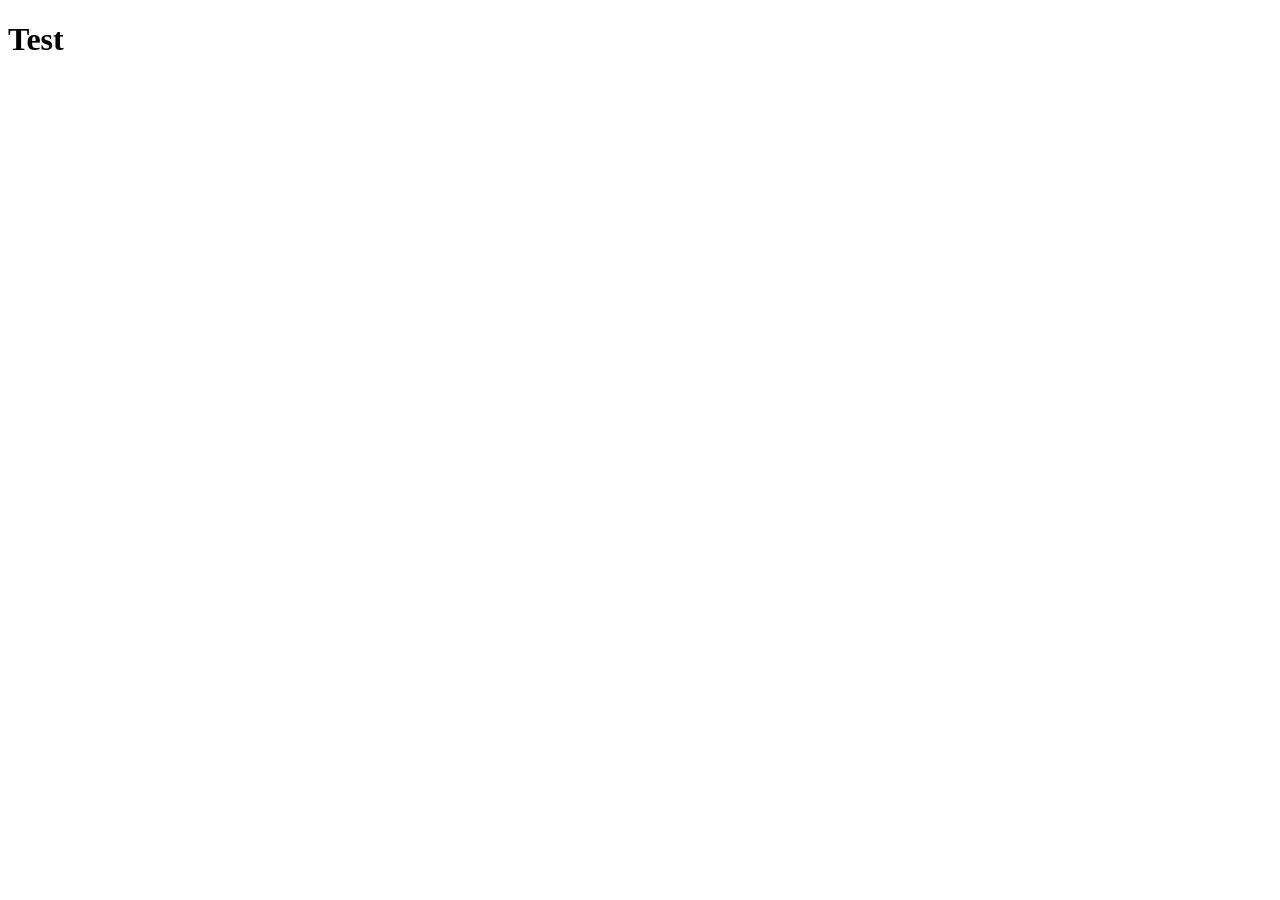
==== html/index.html @ c9c668f2 "first commit" ====
<!DOCTYPE html>
<html lang="fr">
<head>
    <meta charset="UTF-8">
    <meta name="viewport" content="width=device-width, initial-scale=1.0">
    <title>Iris</title>
</head>
<body>
    <h1>Test</h1>
    <script src="script.js"></script>
</body>
</html>
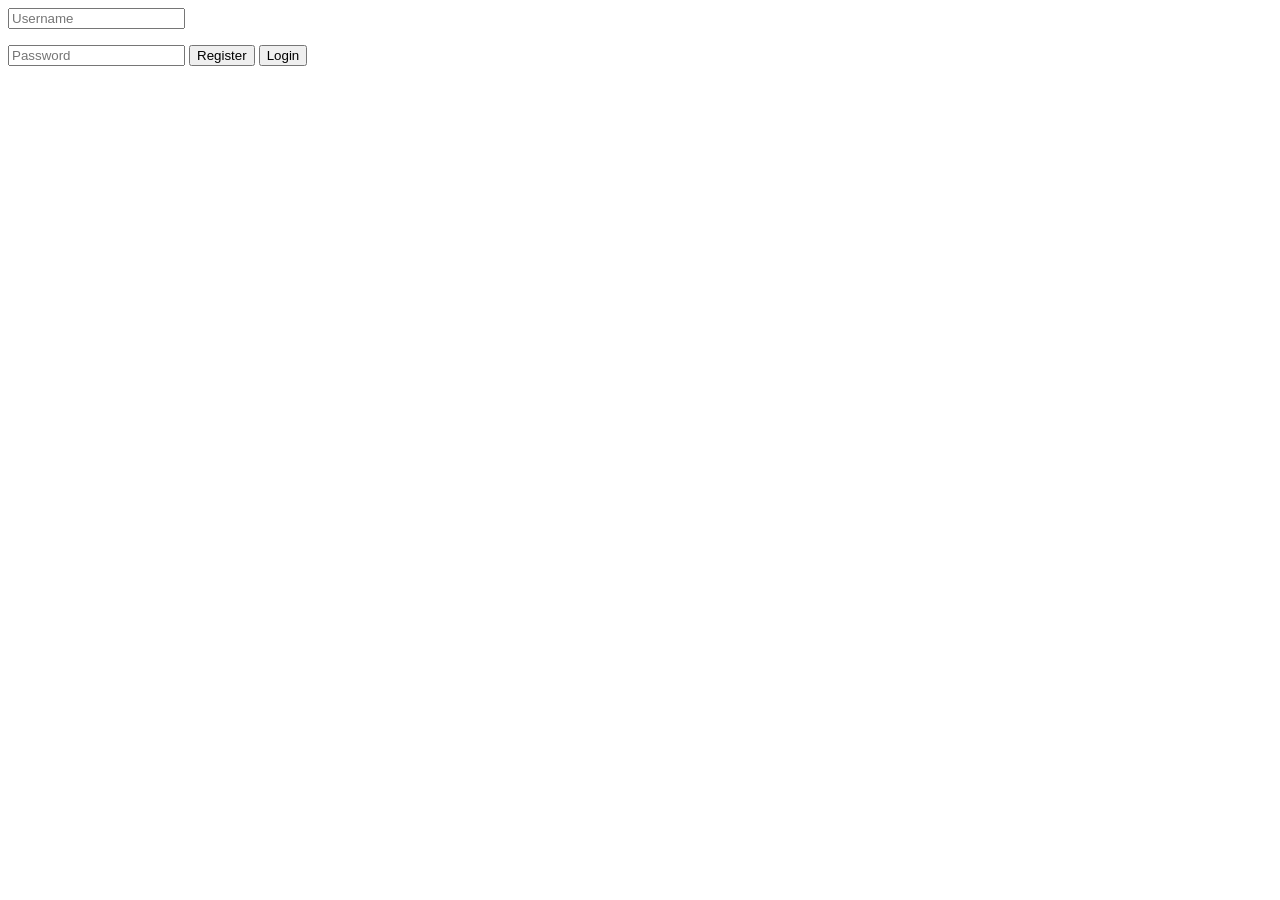
==== commit eef21477: "Connexion/Inscription" ====
--- a/html/index.html
+++ b/html/index.html
@@ -1,12 +1,27 @@
 <!DOCTYPE html>
-<html lang="fr">
+<html lang="en">
 <head>
     <meta charset="UTF-8">
     <meta name="viewport" content="width=device-width, initial-scale=1.0">
-    <title>Iris</title>
+    <title>Login</title>
+    <link rel="stylesheet" href="login.css">
 </head>
 <body>
-    <h1>Test</h1>
+    <div class="login-page">
+        <div class="form">
+            <form class="login-form">
+            <div id="usernameDiv">
+              <input id="usernameInput" type="text" autocomplete="off" placeholder="Username"/>
+              <p></p>
+            </div>
+            
+            <input id="passwordInput" type="password" autocomplete="off" placeholder="Password"/>
+            <!-- <button id="registerButton">Registerr</button> -->
+            <input type="button" value="Register" id="registerButton">
+            <input type="button" value="Login" id="loginButton">
+          </form>
+        </div>
+    </div>
     <script src="script.js"></script>
 </body>
 </html>
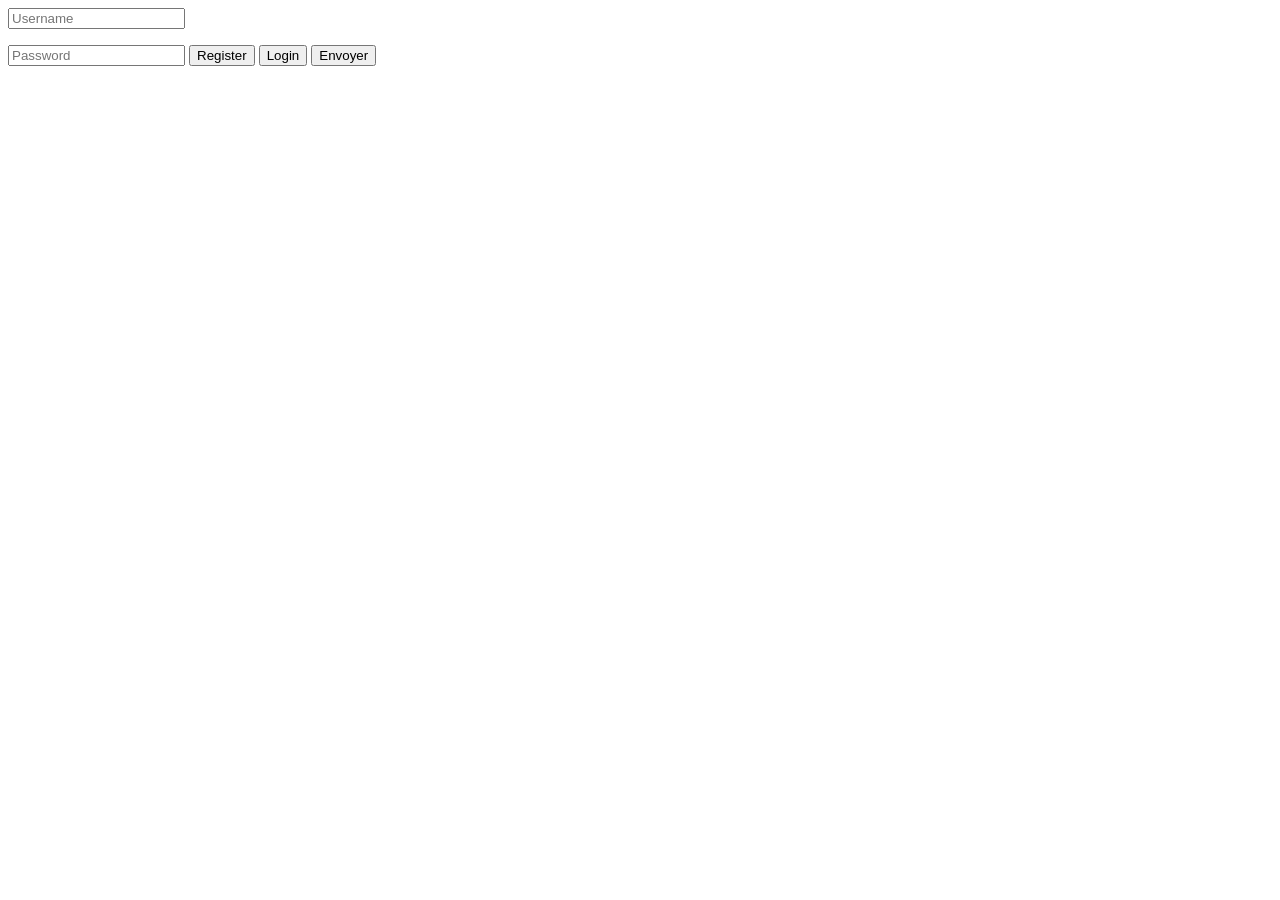
==== commit e8c4c90f: "Basic WebSocket" ====
--- a/html/index.html
+++ b/html/index.html
@@ -19,6 +19,7 @@
             <!-- <button id="registerButton">Registerr</button> -->
             <input type="button" value="Register" id="registerButton">
             <input type="button" value="Login" id="loginButton">
+            <input type="button" value="Envoyer" id="sendButton">
           </form>
         </div>
     </div>
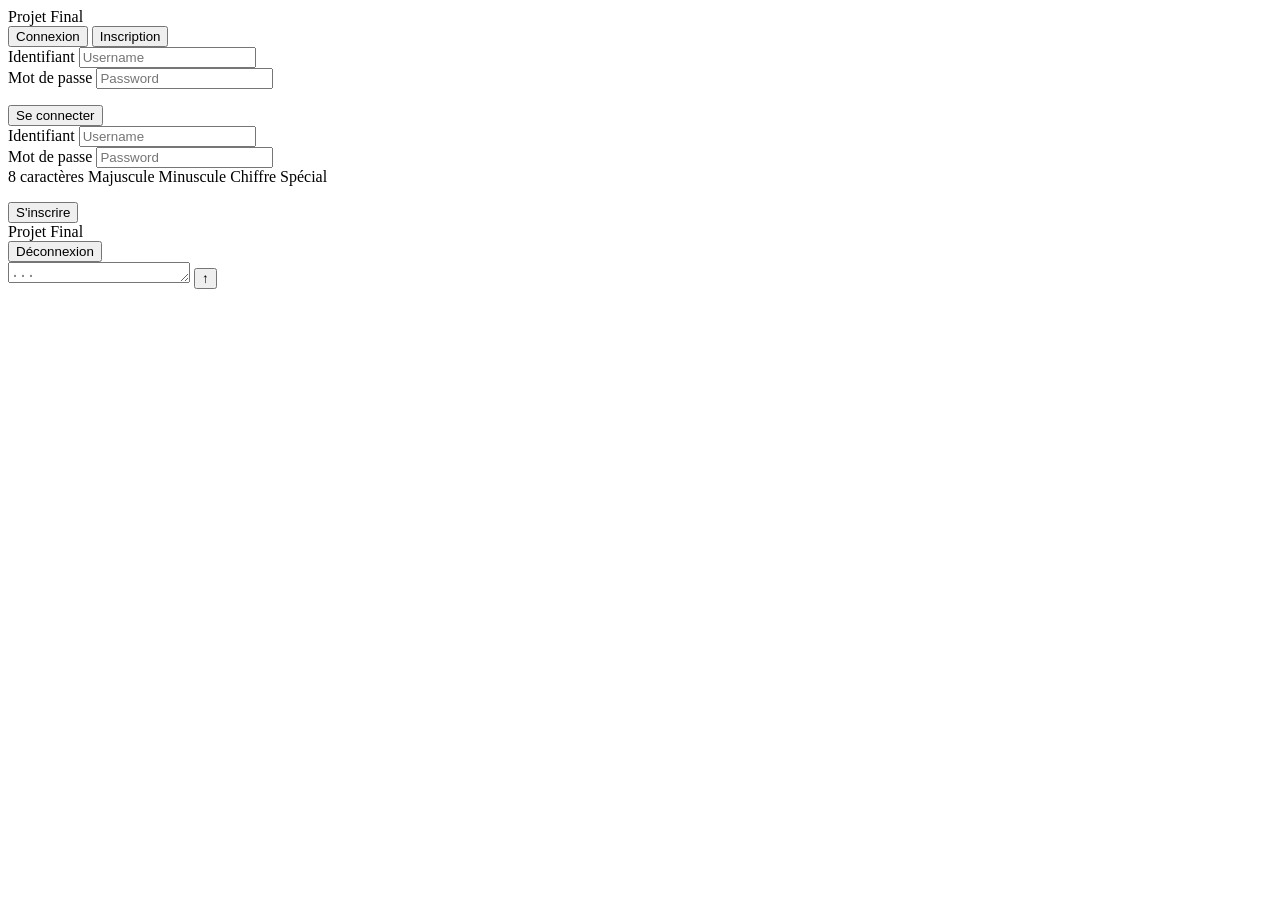
==== commit ed7fab17: "Update index.html" ====
--- a/html/index.html
+++ b/html/index.html
@@ -1,28 +1,87 @@
 <!DOCTYPE html>
-<html lang="en">
+<html lang="fr">
 <head>
-    <meta charset="UTF-8">
-    <meta name="viewport" content="width=device-width, initial-scale=1.0">
-    <title>Login</title>
-    <link rel="stylesheet" href="login.css">
+  <meta charset="UTF-8" />
+  <meta name="viewport" content="width=device-width, initial-scale=1.0"/>
+  <title>Chat</title>
+  <link rel="stylesheet" href="style.css" />
+  <link rel="preconnect" href="https://fonts.googleapis.com">
+  <link href="https://fonts.googleapis.com/css2?family=DM+Mono:wght@400;500&family=Syne:wght@400;600;700&display=swap" rel="stylesheet">
 </head>
 <body>
-    <div class="login-page">
-        <div class="form">
-            <form class="login-form">
-            <div id="usernameDiv">
-              <input id="usernameInput" type="text" autocomplete="off" placeholder="Username"/>
-              <p></p>
-            </div>
-            
-            <input id="passwordInput" type="password" autocomplete="off" placeholder="Password"/>
-            <!-- <button id="registerButton">Registerr</button> -->
-            <input type="button" value="Register" id="registerButton">
-            <input type="button" value="Login" id="loginButton">
-            <input type="button" value="Envoyer" id="sendButton">
-          </form>
+  <div id="auth-screen" class="screen active">
+    <div class="auth-container">
+      <div class="auth-brand">
+        <span class="brand-name">Projet Final</span>
+      </div>
+
+      <div class="auth-tabs">
+        <button class="tab-btn active" data-tab="login">Connexion</button>
+        <button class="tab-btn" data-tab="register">Inscription</button>
+      </div>
+
+      <div id="tab-login" class="tab-content active">
+        <div class="field">
+          <label>Identifiant</label>
+          <input type="text" id="login-username" placeholder="Username" autocomplete="off"/>
         </div>
+        <div class="field">
+          <label>Mot de passe</label>
+          <input type="password" id="login-password" placeholder="Password" autocomplete="off"/>
+        </div>
+        <p id="login-error" class="error-msg"></p>
+        <button id="login-btn" class="btn-primary">Se connecter</button>
+      </div>
+
+      <div id="tab-register" class="tab-content">
+        <div class="field">
+          <label>Identifiant</label>
+          <input type="text" id="reg-username" placeholder="Username" autocomplete="off"/>
+        </div>
+        <div class="field">
+          <label>Mot de passe</label>
+          <input type="password" id="reg-password" placeholder="Password" autocomplete="off"/>
+          <div class="pwd-rules">
+            <span id="r-len">8 caractères</span>
+            <span id="r-maj">Majuscule</span>
+            <span id="r-min">Minuscule</span>
+            <span id="r-num">Chiffre</span>
+            <span id="r-spe">Spécial</span>
+          </div>
+        </div>
+        <p id="reg-error" class="error-msg"></p>
+        <p id="reg-success" class="success-msg"></p>
+        <button id="reg-btn" class="btn-primary">S'inscrire</button>
+      </div>
     </div>
-    <script src="script.js"></script>
+  </div>
+
+  <div id="chat-screen" class="screen">
+    <header class="chat-header">
+      <div class="header-left">
+        <div class="header-brand">Projet Final</div>
+        <div class="header-status">
+          <span class="dot-live"></span>
+        </div>
+      </div>
+      <div class="header-right">
+        <span id="header-user"></span>
+        <button id="logout-btn" title="Déconnexion">Déconnexion</button>
+      </div>
+    </header>
+
+    <div id="messages" class="messages-area">
+      <div class="messages-inner" id="messages-inner"></div>
+    </div>
+
+    <footer class="chat-footer">
+      <div class="input-row">
+        <textarea id="msg-input" placeholder="..." rows="1"></textarea>
+        <button id="send-btn">↑</button>
+      </div>
+    </footer>
+  </div>
+
+  <script src="index.js"></script>
 </body>
-</html>+</html>
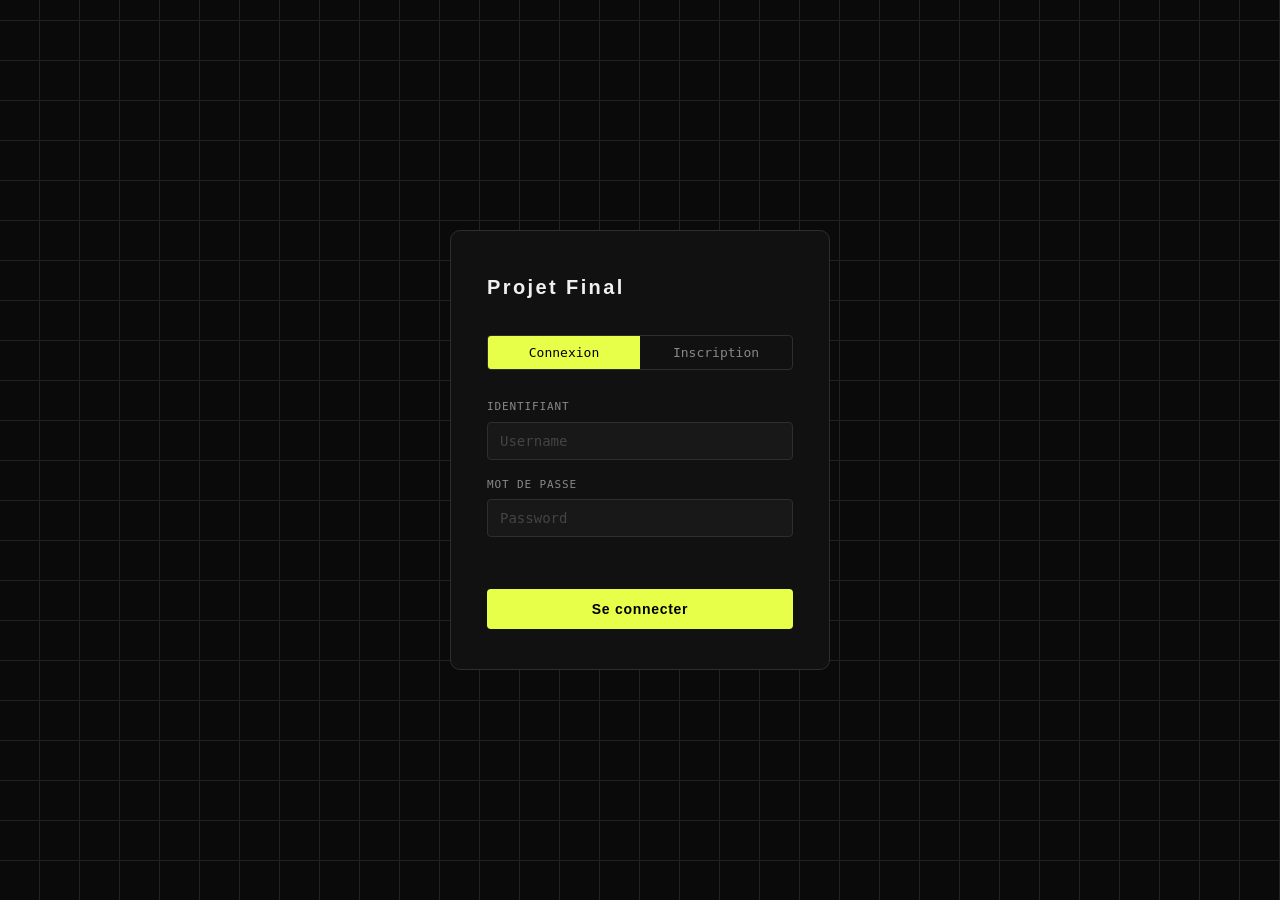
==== commit d79e62ff: "Update index.html" ====
--- a/html/index.html
+++ b/html/index.html
@@ -77,7 +77,7 @@
     <footer class="chat-footer">
       <div class="input-row">
         <textarea id="msg-input" placeholder="..." rows="1"></textarea>
-        <button id="send-btn">↑</button>
+        <button id="send-btn">-></button>
       </div>
     </footer>
   </div>
--- a/html/style.css
+++ b/html/style.css
@@ -0,0 +1,458 @@
+*, *::before, *::after {
+  box-sizing: border-box;
+  margin: 0;
+  padding: 0;
+}
+
+:root {
+  --bg: #0a0a0a;
+  --bg2: #111111;
+  --bg3: #181818;
+  --border: #222222;
+  --border2: #2e2e2e;
+  --accent: #e8ff4a;
+  --accent-dim: rgba(232, 255, 74, 0.12);
+  --text: #f0f0f0;
+  --text2: #888888;
+  --text3: #444444;
+  --error: #ff4a4a;
+  --success: #4aff8a;
+  --msg-own: #1a1a1a;
+  --msg-other: #141414;
+  --radius: 4px;
+  --radius-lg: 10px;
+  --font-display: 'Syne', sans-serif;
+  --font-mono: 'DM Mono', monospace;
+}
+
+html, body {
+  height: 100%;
+  background: var(--bg);
+  color: var(--text);
+  font-family: var(--font-mono);
+  font-size: 14px;
+  line-height: 1.6;
+  -webkit-font-smoothing: antialiased;
+}
+
+.screen {
+  display: none;
+  height: 100vh;
+}
+.screen.active {
+  display: flex;
+}
+
+#auth-screen {
+  align-items: center;
+  justify-content: center;
+  background: var(--bg);
+  background-image:
+    repeating-linear-gradient(0deg, transparent, transparent 39px, var(--border) 39px, var(--border) 40px),
+    repeating-linear-gradient(90deg, transparent, transparent 39px, var(--border) 39px, var(--border) 40px);
+}
+
+.auth-container {
+  width: 380px;
+  background: var(--bg2);
+  border: 1px solid var(--border2);
+  border-radius: var(--radius-lg);
+  padding: 40px 36px;
+  position: relative;
+  animation: fadeUp 0.4s ease;
+}
+
+@keyframes fadeUp {
+  from { opacity: 0; transform: translateY(16px); }
+  to   { opacity: 1; transform: translateY(0); }
+}
+
+.auth-brand {
+  display: flex;
+  align-items: center;
+  gap: 10px;
+  margin-bottom: 32px;
+}
+
+.brand-icon {
+  width: 34px;
+  height: 34px;
+  background: var(--accent);
+  color: #000;
+  border-radius: var(--radius);
+  display: flex;
+  align-items: center;
+  justify-content: center;
+  font-size: 16px;
+  font-weight: 700;
+}
+
+.brand-name {
+  font-family: var(--font-display);
+  font-size: 20px;
+  font-weight: 700;
+  letter-spacing: 0.12em;
+  color: var(--text);
+}
+
+.auth-tabs {
+  display: flex;
+  gap: 0;
+  border: 1px solid var(--border2);
+  border-radius: var(--radius);
+  overflow: hidden;
+  margin-bottom: 28px;
+}
+
+.tab-btn {
+  flex: 1;
+  padding: 9px;
+  background: transparent;
+  border: none;
+  color: var(--text2);
+  font-family: var(--font-mono);
+  font-size: 13px;
+  cursor: pointer;
+  transition: all 0.2s;
+}
+
+.tab-btn.active {
+  background: var(--accent);
+  color: #000;
+  font-weight: 500;
+}
+
+.tab-content {
+  display: none;
+  flex-direction: column;
+  gap: 16px;
+}
+.tab-content.active {
+  display: flex;
+}
+
+.field {
+  display: flex;
+  flex-direction: column;
+  gap: 6px;
+}
+
+.field label {
+  font-size: 11px;
+  letter-spacing: 0.08em;
+  color: var(--text2);
+  text-transform: uppercase;
+}
+
+.field input {
+  background: var(--bg3);
+  border: 1px solid var(--border2);
+  border-radius: var(--radius);
+  color: var(--text);
+  font-family: var(--font-mono);
+  font-size: 14px;
+  padding: 10px 12px;
+  outline: none;
+  transition: border-color 0.2s;
+}
+
+.field input:focus {
+  border-color: var(--accent);
+}
+
+.field input::placeholder {
+  color: var(--text3);
+}
+
+.pwd-rules {
+  display: flex;
+  flex-wrap: wrap;
+  gap: 6px;
+  margin-top: 4px;
+}
+
+.pwd-rules span {
+  font-size: 11px;
+  padding: 3px 8px;
+  border-radius: 100px;
+  background: var(--bg3);
+  border: 1px solid var(--border2);
+  color: var(--text3);
+  transition: all 0.2s;
+}
+
+.pwd-rules span.ok {
+  background: rgba(74, 255, 138, 0.1);
+  border-color: rgba(74, 255, 138, 0.3);
+  color: var(--success);
+}
+
+.error-msg {
+  font-size: 12px;
+  color: var(--error);
+  min-height: 16px;
+}
+
+.success-msg {
+  font-size: 12px;
+  color: var(--success);
+  min-height: 16px;
+}
+
+.btn-primary {
+  width: 100%;
+  padding: 12px;
+  background: var(--accent);
+  color: #000;
+  border: none;
+  border-radius: var(--radius);
+  font-family: var(--font-display);
+  font-size: 14px;
+  font-weight: 700;
+  letter-spacing: 0.05em;
+  cursor: pointer;
+  transition: opacity 0.2s, transform 0.1s;
+  margin-top: 4px;
+}
+
+.btn-primary:hover { opacity: 0.88; }
+.btn-primary:active { transform: scale(0.98); }
+
+#chat-screen {
+  flex-direction: column;
+  height: 100vh;
+  overflow: hidden;
+}
+
+.chat-header {
+  display: flex;
+  align-items: center;
+  justify-content: space-between;
+  padding: 14px 24px;
+  background: var(--bg2);
+  border-bottom: 1px solid var(--border);
+  flex-shrink: 0;
+}
+
+.header-left {
+  display: flex;
+  align-items: center;
+  gap: 16px;
+}
+
+.header-brand {
+  font-family: var(--font-display);
+  font-size: 16px;
+  font-weight: 700;
+  letter-spacing: 0.1em;
+  color: var(--accent);
+}
+
+.header-status {
+  display: flex;
+  align-items: center;
+  gap: 6px;
+  font-size: 12px;
+  color: var(--text2);
+}
+
+.dot-live {
+  width: 7px;
+  height: 7px;
+  border-radius: 50%;
+  background: var(--success);
+  box-shadow: 0 0 6px var(--success);
+  animation: pulse 2s infinite;
+}
+
+@keyframes pulse {
+  0%, 100% { opacity: 1; }
+  50%       { opacity: 0.4; }
+}
+
+.header-right {
+  display: flex;
+  align-items: center;
+  gap: 14px;
+}
+
+#header-user {
+  font-size: 13px;
+  color: var(--text2);
+  font-family: var(--font-mono);
+}
+
+#logout-btn {
+  background: transparent;
+  border: 1px solid var(--border2);
+  color: var(--text2);
+  border-radius: var(--radius);
+  padding: 6px 10px;
+  font-size: 14px;
+  cursor: pointer;
+  transition: all 0.2s;
+}
+
+#logout-btn:hover {
+  border-color: var(--error);
+  color: var(--error);
+}
+
+.messages-area {
+  flex: 1;
+  overflow-y: auto;
+  padding: 24px;
+  display: flex;
+  flex-direction: column;
+  scrollbar-width: thin;
+  scrollbar-color: var(--border2) transparent;
+}
+
+.messages-inner {
+  display: flex;
+  flex-direction: column;
+  gap: 4px;
+  margin-top: auto;
+}
+
+.msg-group {
+  display: flex;
+  flex-direction: column;
+  gap: 2px;
+  margin-bottom: 12px;
+}
+
+.msg-sender {
+  font-size: 11px;
+  color: var(--text3);
+  letter-spacing: 0.06em;
+  text-transform: uppercase;
+  padding: 0 4px;
+  margin-bottom: 4px;
+}
+
+.msg-group.own .msg-sender {
+  text-align: right;
+  color: rgba(232, 255, 74, 0.5);
+}
+
+.msg-bubble {
+  max-width: 68%;
+  padding: 10px 14px;
+  border-radius: var(--radius-lg);
+  font-size: 14px;
+  line-height: 1.55;
+  word-break: break-word;
+  background: var(--msg-other);
+  border: 1px solid var(--border);
+  color: var(--text);
+  animation: bubblePop 0.2s ease;
+}
+
+@keyframes bubblePop {
+  from { opacity: 0; transform: scale(0.95); }
+  to   { opacity: 1; transform: scale(1); }
+}
+
+.msg-group.own {
+  align-items: flex-end;
+}
+
+.msg-group.own .msg-bubble {
+  background: var(--accent-dim);
+  border-color: rgba(232, 255, 74, 0.18);
+  color: var(--text);
+}
+
+.msg-time {
+  font-size: 10px;
+  color: var(--text3);
+  padding: 0 4px;
+  margin-top: 2px;
+}
+
+.msg-group.own .msg-time {
+  text-align: right;
+}
+
+.system-msg {
+  text-align: center;
+  font-size: 11px;
+  color: var(--text3);
+  padding: 8px 0;
+  letter-spacing: 0.04em;
+}
+
+.chat-footer {
+  padding: 14px 24px;
+  background: var(--bg2);
+  border-top: 1px solid var(--border);
+  flex-shrink: 0;
+}
+
+.input-row {
+  display: flex;
+  align-items: flex-end;
+  gap: 10px;
+  background: var(--bg3);
+  border: 1px solid var(--border2);
+  border-radius: var(--radius-lg);
+  padding: 8px 8px 8px 16px;
+  transition: border-color 0.2s;
+}
+
+.input-row:focus-within {
+  border-color: rgba(232, 255, 74, 0.35);
+}
+
+#msg-input {
+  flex: 1;
+  background: transparent;
+  border: none;
+  outline: none;
+  color: var(--text);
+  font-family: var(--font-mono);
+  font-size: 14px;
+  resize: none;
+  max-height: 120px;
+  line-height: 1.6;
+  padding: 4px 0;
+}
+
+#msg-input::placeholder {
+  color: var(--text3);
+}
+
+#send-btn {
+  width: 36px;
+  height: 36px;
+  flex-shrink: 0;
+  background: var(--accent);
+  border: none;
+  border-radius: 8px;
+  color: #000;
+  font-size: 18px;
+  font-weight: 700;
+  cursor: pointer;
+  transition: opacity 0.2s, transform 0.1s;
+  display: flex;
+  align-items: center;
+  justify-content: center;
+  line-height: 1;
+}
+
+#send-btn:hover { opacity: 0.85; }
+#send-btn:active { transform: scale(0.93); }
+#send-btn:disabled { opacity: 0.3; cursor: default; }
+
+.messages-area::-webkit-scrollbar { width: 4px; }
+.messages-area::-webkit-scrollbar-track { background: transparent; }
+.messages-area::-webkit-scrollbar-thumb { background: var(--border2); border-radius: 2px; }
+
+@media (max-width: 500px) {
+  .auth-container { width: 100%; height: 100vh; border-radius: 0; border: none; }
+  #auth-screen { background-image: none; }
+  .chat-header { padding: 12px 16px; }
+  .messages-area { padding: 16px; }
+  .chat-footer { padding: 10px 16px; }
+}
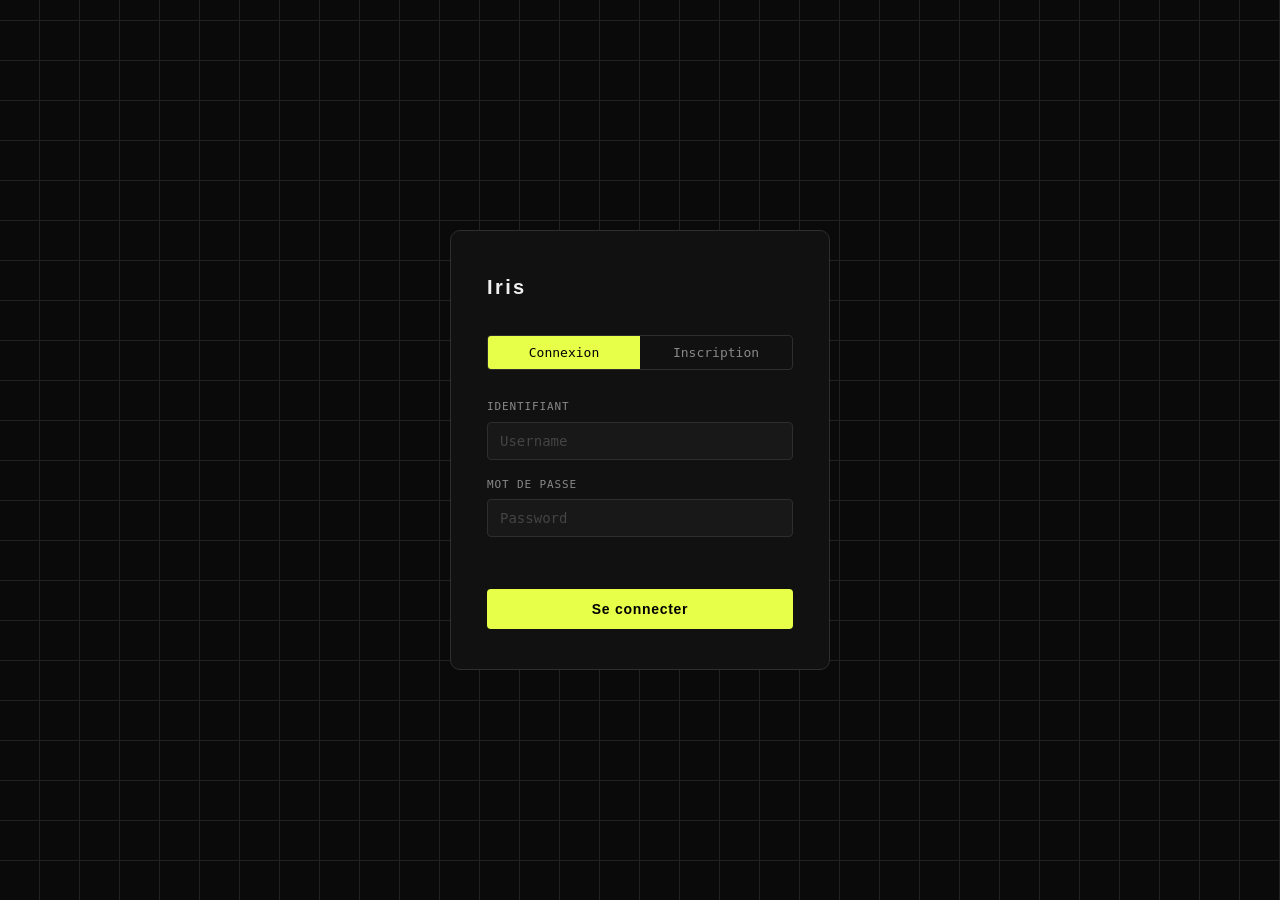
==== commit 0123b141: "Connexion après inscription" ====
--- a/html/index.html
+++ b/html/index.html
@@ -3,7 +3,7 @@
 <head>
   <meta charset="UTF-8" />
   <meta name="viewport" content="width=device-width, initial-scale=1.0"/>
-  <title>Chat</title>
+  <title>Iris</title>
   <link rel="stylesheet" href="style.css" />
   <link rel="preconnect" href="https://fonts.googleapis.com">
   <link href="https://fonts.googleapis.com/css2?family=DM+Mono:wght@400;500&family=Syne:wght@400;600;700&display=swap" rel="stylesheet">
@@ -12,7 +12,7 @@
   <div id="auth-screen" class="screen active">
     <div class="auth-container">
       <div class="auth-brand">
-        <span class="brand-name">Projet Final</span>
+        <span class="brand-name">Iris</span>
       </div>
 
       <div class="auth-tabs">
@@ -59,7 +59,7 @@
   <div id="chat-screen" class="screen">
     <header class="chat-header">
       <div class="header-left">
-        <div class="header-brand">Projet Final</div>
+        <div class="header-brand">Iris</div>
         <div class="header-status">
           <span class="dot-live"></span>
         </div>
